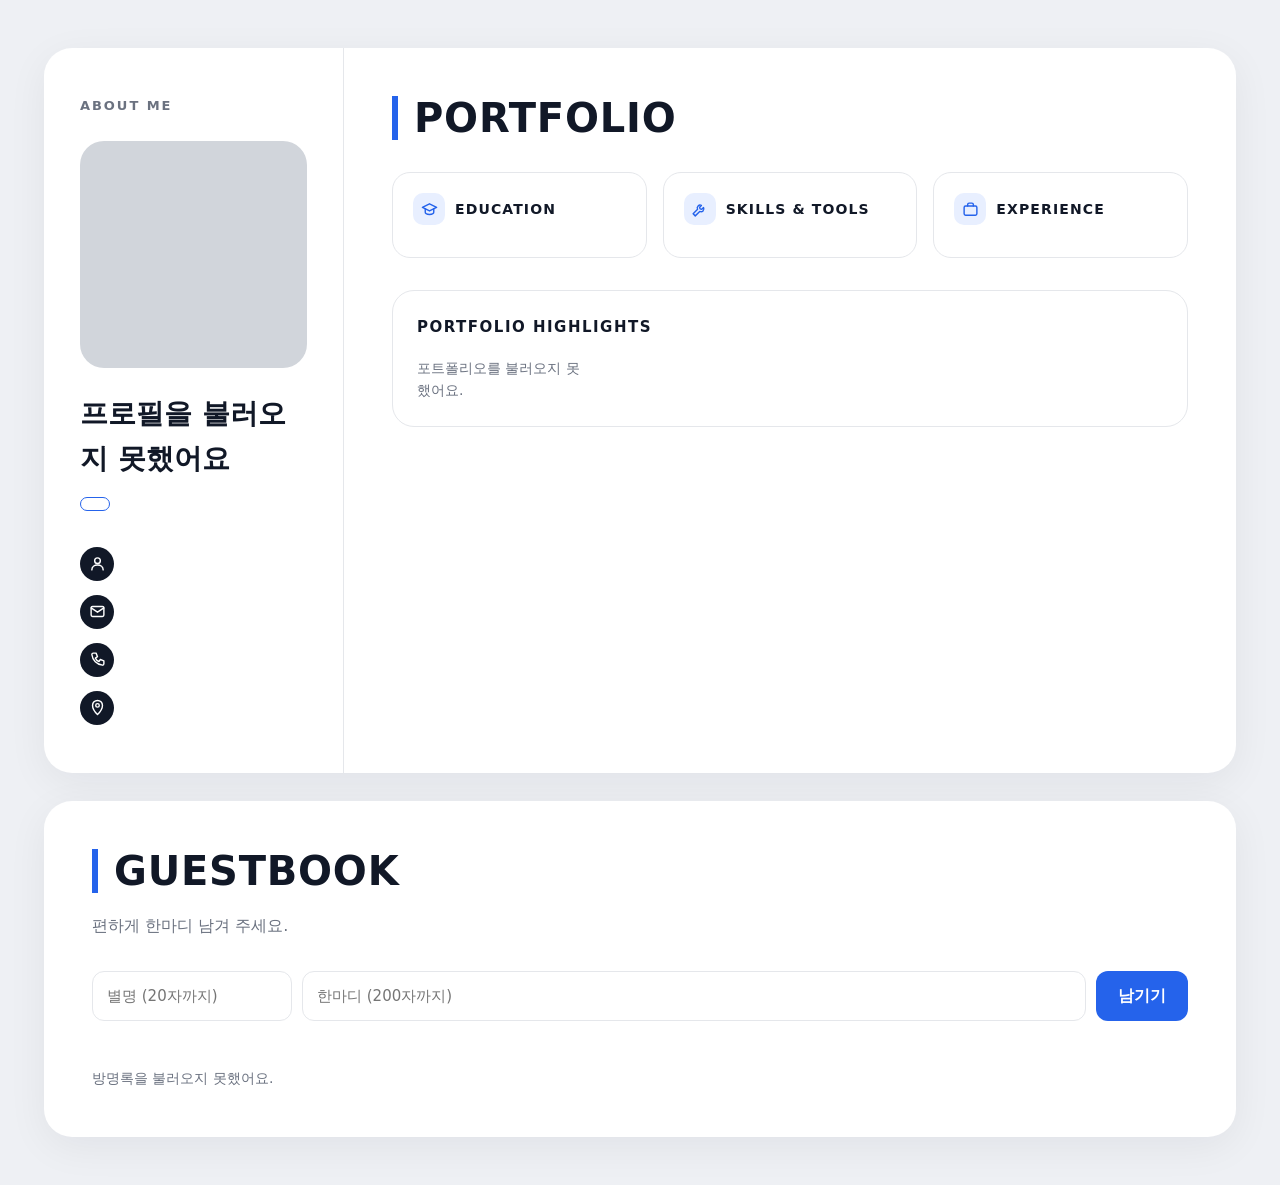
==== index.html @ 70da365c "방문자 화면(index.html, style.css, script.js) 추가 Co-Authored-By: Claude Opus 5.5 <noreply@anthropic.com> " ====
<!doctype html>
<html lang="ko">
<head>
  <meta charset="utf-8">
  <meta name="viewport" content="width=device-width, initial-scale=1">
  <title>포트폴리오</title>
  <link rel="stylesheet" href="style.css">
</head>
<body>
  <main class="page">
    <!-- 흰 큰 카드 -->
    <section class="sheet">
      <!-- 왼쪽: ABOUT ME -->
      <aside class="about">
        <p class="section-label">ABOUT ME</p>
        <div class="photo" id="photo"></div>
        <h2 class="about-name" id="name">불러오는 중…</h2>
        <p class="about-title" id="title"></p>
        <p class="badge" id="career-badge" hidden></p>

        <ul class="info">
          <li>
            <span class="info-icon">
              <svg viewBox="0 0 24 24"><circle cx="12" cy="8" r="4"/><path d="M4 21c0-4.4 3.6-7 8-7s8 2.6 8 7"/></svg>
            </span>
            <span id="info-name"></span>
          </li>
          <li>
            <span class="info-icon">
              <svg viewBox="0 0 24 24"><rect x="3" y="5" width="18" height="14" rx="2"/><path d="M3 7l9 6 9-6"/></svg>
            </span>
            <span id="info-email"></span>
          </li>
          <li>
            <span class="info-icon">
              <svg viewBox="0 0 24 24"><path d="M6 3h4l2 5-3 2a11 11 0 0 0 5 5l2-3 5 2v4a2 2 0 0 1-2 2A17 17 0 0 1 4 5a2 2 0 0 1 2-2z"/></svg>
            </span>
            <span id="info-phone"></span>
          </li>
          <li>
            <span class="info-icon">
              <svg viewBox="0 0 24 24"><path d="M12 22s7-7.2 7-13a7 7 0 0 0-14 0c0 5.8 7 13 7 13z"/><circle cx="12" cy="9" r="2.5"/></svg>
            </span>
            <span id="info-location"></span>
          </li>
        </ul>
      </aside>

      <!-- 오른쪽: PORTFOLIO -->
      <div class="content">
        <h1 class="big-title">PORTFOLIO</h1>
        <p class="headline" id="headline"></p>
        <p class="intro" id="intro"></p>

        <div class="facts">
          <div class="fact">
            <h3 class="fact-title">
              <span class="fact-icon">
                <svg viewBox="0 0 24 24"><path d="M2 9l10-5 10 5-10 5z"/><path d="M6 11v5c0 1.7 2.7 3 6 3s6-1.3 6-3v-5"/></svg>
              </span>
              EDUCATION
            </h3>
            <p class="fact-text" id="education"></p>
          </div>
          <div class="fact">
            <h3 class="fact-title">
              <span class="fact-icon">
                <svg viewBox="0 0 24 24"><path d="M14.7 6.3a4 4 0 0 0-5.4 5.4L3 18l3 3 6.3-6.3a4 4 0 0 0 5.4-5.4l-2.5 2.5-2.4-.6-.6-2.4z"/></svg>
              </span>
              SKILLS &amp; TOOLS
            </h3>
            <div class="chips" id="skills"></div>
          </div>
          <div class="fact">
            <h3 class="fact-title">
              <span class="fact-icon">
                <svg viewBox="0 0 24 24"><rect x="3" y="7" width="18" height="13" rx="2"/><path d="M8 7V5a2 2 0 0 1 2-2h4a2 2 0 0 1 2 2v2"/></svg>
              </span>
              EXPERIENCE
            </h3>
            <p class="fact-text" id="experience"></p>
          </div>
        </div>

        <div class="highlights">
          <h3 class="highlights-title">PORTFOLIO HIGHLIGHTS</h3>
          <div class="cards" id="cards">
            <p class="empty">불러오는 중…</p>
          </div>
        </div>

        <blockquote class="quote" id="quote"></blockquote>
      </div>
    </section>

    <!-- 방명록 상자 -->
    <section class="sheet guestbook">
      <h2 class="big-title">GUESTBOOK</h2>
      <p class="intro">편하게 한마디 남겨 주세요.</p>

      <div class="gb-form">
        <input id="gb-nickname" type="text" maxlength="20" placeholder="별명 (20자까지)">
        <input id="gb-message" type="text" maxlength="200" placeholder="한마디 (200자까지)">
        <button type="button" id="gb-submit" class="btn">남기기</button>
      </div>
      <p class="gb-status" id="gb-status"></p>

      <ul class="gb-list" id="gb-list">
        <li class="empty">불러오는 중…</li>
      </ul>
    </section>
  </main>

  <script src="script.js"></script>
</body>
</html>
---- style.css ----
/* ===== 기본 색과 글꼴 ===== */
:root {
  --bg: #eef0f4;          /* 연회색 바탕 */
  --white: #ffffff;
  --blue: #2563eb;        /* 파란 강조색 */
  --blue-soft: #e8efff;
  --text: #111827;
  --gray: #6b7280;
  --line: #e5e7eb;
  --placeholder: #d1d5db; /* 사진이 없을 때 회색 자리 */
}

* { box-sizing: border-box; }

body {
  margin: 0;
  background: var(--bg);
  color: var(--text);
  font-family: "Pretendard", "Apple SD Gothic Neo", "Malgun Gothic", system-ui, sans-serif;
  line-height: 1.6;
}

.page {
  max-width: 1240px;
  margin: 0 auto;
  padding: 48px 24px;
}

/* ===== 흰 큰 카드 ===== */
.sheet {
  background: var(--white);
  border-radius: 28px;
  box-shadow: 0 10px 40px rgba(17, 24, 39, 0.06);
  display: grid;
  grid-template-columns: 300px 1fr;
}

/* ===== 왼쪽 ABOUT ME ===== */
.about {
  padding: 48px 36px;
  border-right: 1px solid var(--line);
}

.section-label {
  margin: 0 0 24px;
  font-size: 13px;
  font-weight: 700;
  letter-spacing: 0.15em;
  color: var(--gray);
}

.photo {
  width: 100%;
  aspect-ratio: 1 / 1;
  border-radius: 24px;
  background: var(--placeholder);
  overflow: hidden;
}
.photo img {
  width: 100%;
  height: 100%;
  object-fit: cover;
  display: block;
}

.about-name {
  margin: 24px 0 4px;
  font-size: 28px;
  font-weight: 800;
}

.about-title {
  margin: 0 0 16px;
  color: var(--blue);
  font-weight: 700;
}

.badge {
  display: inline-block;
  margin: 0 0 28px;
  padding: 6px 14px;
  border: 1.5px solid var(--blue);
  border-radius: 999px;
  color: var(--blue);
  font-size: 14px;
  font-weight: 700;
}

.info {
  list-style: none;
  margin: 0;
  padding: 0;
  display: grid;
  gap: 14px;
}
.info li {
  display: flex;
  align-items: center;
  gap: 12px;
  font-size: 15px;
  word-break: break-all;
}

/* 동그란 검정 아이콘 */
.info-icon {
  flex: 0 0 34px;
  width: 34px;
  height: 34px;
  border-radius: 50%;
  background: var(--text);
  display: grid;
  place-items: center;
}
.info-icon svg,
.fact-icon svg {
  width: 17px;
  height: 17px;
  fill: none;
  stroke: currentColor;
  stroke-width: 2;
  stroke-linecap: round;
  stroke-linejoin: round;
}
.info-icon svg { color: var(--white); }

/* ===== 오른쪽 PORTFOLIO ===== */
.content {
  padding: 48px 48px 40px;
  min-width: 0;
}

/* 파란 세로 막대가 붙은 큰 제목 */
.big-title {
  margin: 0 0 20px;
  padding-left: 16px;
  border-left: 6px solid var(--blue);
  font-size: 40px;
  font-weight: 900;
  line-height: 1.1;
  letter-spacing: 0.02em;
}

.headline {
  margin: 0 0 12px;
  font-size: 22px;
  font-weight: 800;
  line-height: 1.5;
}
/* 이름에 파란 밑줄 */
.headline .hl {
  color: var(--blue);
  text-decoration: underline;
  text-decoration-thickness: 3px;
  text-underline-offset: 6px;
}

.intro {
  margin: 0 0 32px;
  color: var(--gray);
  white-space: pre-line;
}

/* EDUCATION · SKILLS & TOOLS · EXPERIENCE 세 칸 */
.facts {
  display: grid;
  grid-template-columns: repeat(3, 1fr);
  gap: 16px;
  margin-bottom: 32px;
}
.fact {
  padding: 20px;
  border: 1px solid var(--line);
  border-radius: 18px;
}
.fact-title {
  display: flex;
  align-items: center;
  gap: 10px;
  margin: 0 0 12px;
  font-size: 14px;
  font-weight: 800;
  letter-spacing: 0.08em;
}
.fact-icon {
  width: 32px;
  height: 32px;
  border-radius: 10px;
  background: var(--blue-soft);
  color: var(--blue);
  display: grid;
  place-items: center;
}
.fact-text {
  margin: 0;
  color: var(--gray);
  font-size: 14px;
  white-space: pre-line;
}

.chips {
  display: flex;
  flex-wrap: wrap;
  gap: 6px;
}
.chip {
  padding: 3px 10px;
  border-radius: 999px;
  background: #f3f4f6;
  color: #374151;
  font-size: 13px;
}

/* PORTFOLIO HIGHLIGHTS: 연한 테두리 상자 */
.highlights {
  padding: 24px;
  border: 1px solid var(--line);
  border-radius: 22px;
  margin-bottom: 32px;
}
.highlights-title {
  margin: 0 0 18px;
  font-size: 15px;
  font-weight: 800;
  letter-spacing: 0.1em;
}

.cards {
  display: grid;
  grid-template-columns: repeat(4, 1fr);
  gap: 16px;
}

.card {
  display: flex;
  flex-direction: column;
  border: 1px solid var(--line);
  border-radius: 16px;
  background: var(--white);
  overflow: hidden;
  transition: box-shadow 0.15s, transform 0.15s;
}
.card:hover {
  box-shadow: 0 8px 24px rgba(17, 24, 39, 0.08);
  transform: translateY(-2px);
}

/* 카드 전체를 누르는 버튼 (썸네일 + 글) */
.card-open {
  flex: 1;
  display: block;
  width: 100%;
  padding: 0;
  border: 0;
  background: none;
  text-align: left;
  font: inherit;
  color: inherit;
  cursor: pointer;
}
.card-open:disabled { cursor: default; }

/* 브라우저 창 모양 썸네일 */
.browser {
  margin: 12px 12px 0;
  border: 1px solid var(--line);
  border-radius: 10px;
  overflow: hidden;
}
.browser-bar {
  display: flex;
  gap: 5px;
  padding: 7px 9px;
  background: #f3f4f6;
  border-bottom: 1px solid var(--line);
}
.browser-bar span {
  width: 8px;
  height: 8px;
  border-radius: 50%;
  background: var(--placeholder);
}
.browser-bar span:nth-child(1) { background: #f87171; }
.browser-bar span:nth-child(2) { background: #fbbf24; }
.browser-bar span:nth-child(3) { background: #34d399; }
.browser-view {
  aspect-ratio: 16 / 10;
  background: var(--placeholder);
}
.browser-view img {
  width: 100%;
  height: 100%;
  object-fit: cover;
  display: block;
}

.card-body { padding: 14px 14px 4px; }

.card-meta {
  margin: 0 0 4px;
  color: var(--blue);
  font-size: 12px;
  font-weight: 700;
}
.card-title {
  margin: 0 0 6px;
  font-size: 16px;
  font-weight: 800;
  line-height: 1.4;
}
/* 두 줄 설명 */
.card-desc {
  margin: 0 0 10px;
  color: var(--gray);
  font-size: 13px;
  display: -webkit-box;
  -webkit-line-clamp: 2;
  -webkit-box-orient: vertical;
  overflow: hidden;
}
.tags {
  display: flex;
  flex-wrap: wrap;
  gap: 5px;
}
.tag {
  padding: 2px 8px;
  border-radius: 6px;
  background: #f3f4f6;
  color: var(--gray);
  font-size: 12px;
}

/* 하트 좋아요 버튼 */
.like {
  align-self: flex-start;
  display: inline-flex;
  align-items: center;
  gap: 6px;
  margin: 8px 14px 14px;
  padding: 5px 12px;
  border: 1px solid var(--line);
  border-radius: 999px;
  background: var(--white);
  color: var(--gray);
  font: inherit;
  font-size: 13px;
  cursor: pointer;
}
.like svg {
  width: 16px;
  height: 16px;
  fill: none;
  stroke: currentColor;
  stroke-width: 2;
}
.like:hover { border-color: #f87171; color: #ef4444; }
.like.liked {
  border-color: #fecaca;
  background: #fef2f2;
  color: #ef4444;
  cursor: default;
}
.like.liked svg { fill: currentColor; }

/* 맨 아래 기울어진 인용 */
.quote {
  margin: 0;
  padding: 4px 0 0;
  color: var(--gray);
  font-style: italic;
  font-size: 17px;
  text-align: center;
}
.quote:not(:empty)::before { content: "“"; }
.quote:not(:empty)::after  { content: "”"; }

.empty {
  margin: 0;
  color: var(--gray);
  font-size: 14px;
}

/* ===== 방명록 상자 ===== */
.guestbook {
  display: block;
  margin-top: 28px;
  padding: 48px;
}

.gb-form {
  display: grid;
  grid-template-columns: 200px 1fr auto;
  gap: 10px;
}
.gb-form input {
  padding: 12px 14px;
  border: 1px solid var(--line);
  border-radius: 12px;
  font: inherit;
  font-size: 15px;
  min-width: 0;
}
.gb-form input:focus {
  outline: 2px solid var(--blue);
  outline-offset: -1px;
}

.btn {
  padding: 12px 22px;
  border: 0;
  border-radius: 12px;
  background: var(--blue);
  color: var(--white);
  font: inherit;
  font-weight: 700;
  cursor: pointer;
}
.btn:disabled { opacity: 0.6; cursor: default; }

.gb-status {
  min-height: 1.6em;
  margin: 8px 0 16px;
  color: var(--gray);
  font-size: 14px;
}
.gb-status.error { color: #dc2626; }

.gb-list {
  list-style: none;
  margin: 0;
  padding: 0;
  display: grid;
  gap: 10px;
}
.gb-item {
  padding: 14px 18px;
  border: 1px solid var(--line);
  border-radius: 14px;
}
.gb-head {
  display: flex;
  justify-content: space-between;
  gap: 12px;
  margin-bottom: 4px;
}
.gb-nick { font-weight: 700; }
.gb-date { color: var(--gray); font-size: 13px; }
.gb-msg  { margin: 0; color: #374151; white-space: pre-wrap; word-break: break-word; }

/* ===== 화면 폭에 따라 ===== */
@media (max-width: 1100px) {
  .cards { grid-template-columns: repeat(2, 1fr); }
}

@media (max-width: 860px) {
  .sheet { grid-template-columns: 1fr; }
  .about { border-right: 0; border-bottom: 1px solid var(--line); }
  .photo { max-width: 220px; }
  .facts { grid-template-columns: 1fr; }
}

/* 휴대폰: 모두 한 줄로 쌓인다 */
@media (max-width: 600px) {
  .page { padding: 16px; }
  .sheet { border-radius: 20px; }
  .about, .content, .guestbook { padding: 28px 20px; }
  .big-title { font-size: 30px; }
  .headline { font-size: 19px; }
  .cards { grid-template-columns: 1fr; }
  .highlights { padding: 16px; }
  .gb-form { grid-template-columns: 1fr; }
}
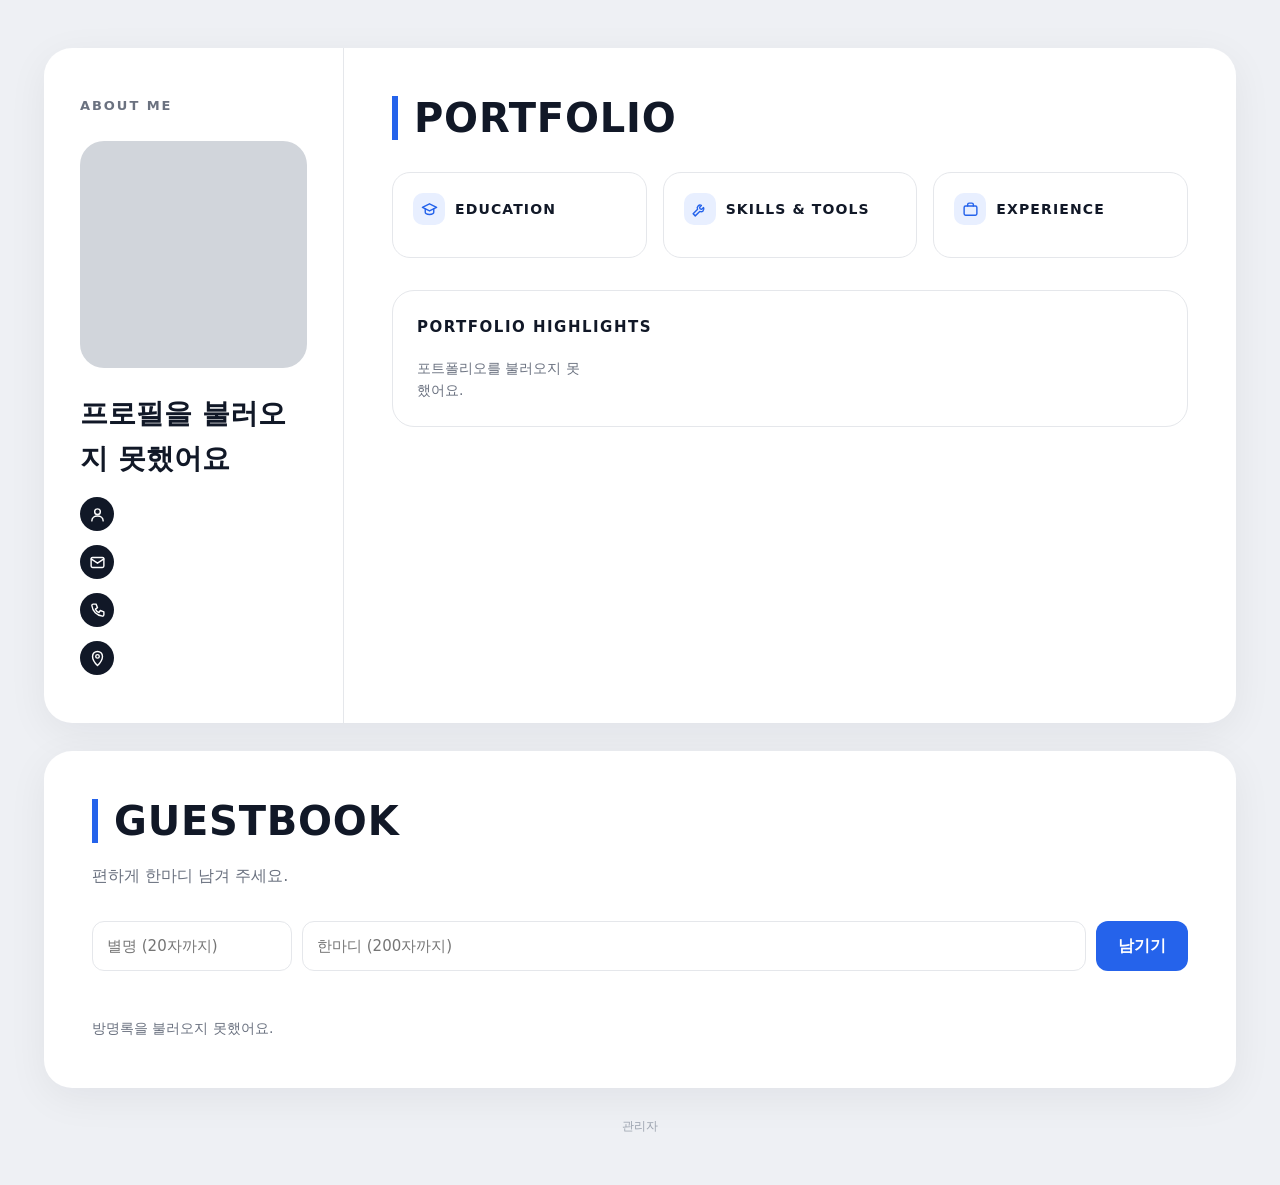
==== commit 6631cc51: "관리자 화면(admin.html, admin.js) 추가, 방문자 화면에 관리자 링크 Co-Authored-By: Claude Opus 5.5 <noreply@anthropic.c" ====
--- a/index.html
+++ b/index.html
@@ -109,6 +109,10 @@
         <li class="empty">불러오는 중…</li>
       </ul>
     </section>
+
+    <footer class="footer">
+      <a href="admin.html">관리자</a>
+    </footer>
   </main>
 
   <script src="script.js"></script>
--- a/style.css
+++ b/style.css
@@ -11,6 +11,9 @@
 }
 
 * { box-sizing: border-box; }
+
+/* hidden 이 붙은 것은 언제나 숨긴다 */
+[hidden] { display: none !important; }
 
 body {
   margin: 0;
@@ -447,6 +450,18 @@
 .gb-date { color: var(--gray); font-size: 13px; }
 .gb-msg  { margin: 0; color: #374151; white-space: pre-wrap; word-break: break-word; }
 
+/* ===== 맨 아래 작은 관리자 링크 ===== */
+.footer {
+  margin-top: 24px;
+  text-align: center;
+}
+.footer a {
+  color: #9ca3af;
+  font-size: 12px;
+  text-decoration: none;
+}
+.footer a:hover { color: var(--blue); }
+
 /* ===== 화면 폭에 따라 ===== */
 @media (max-width: 1100px) {
   .cards { grid-template-columns: repeat(2, 1fr); }
